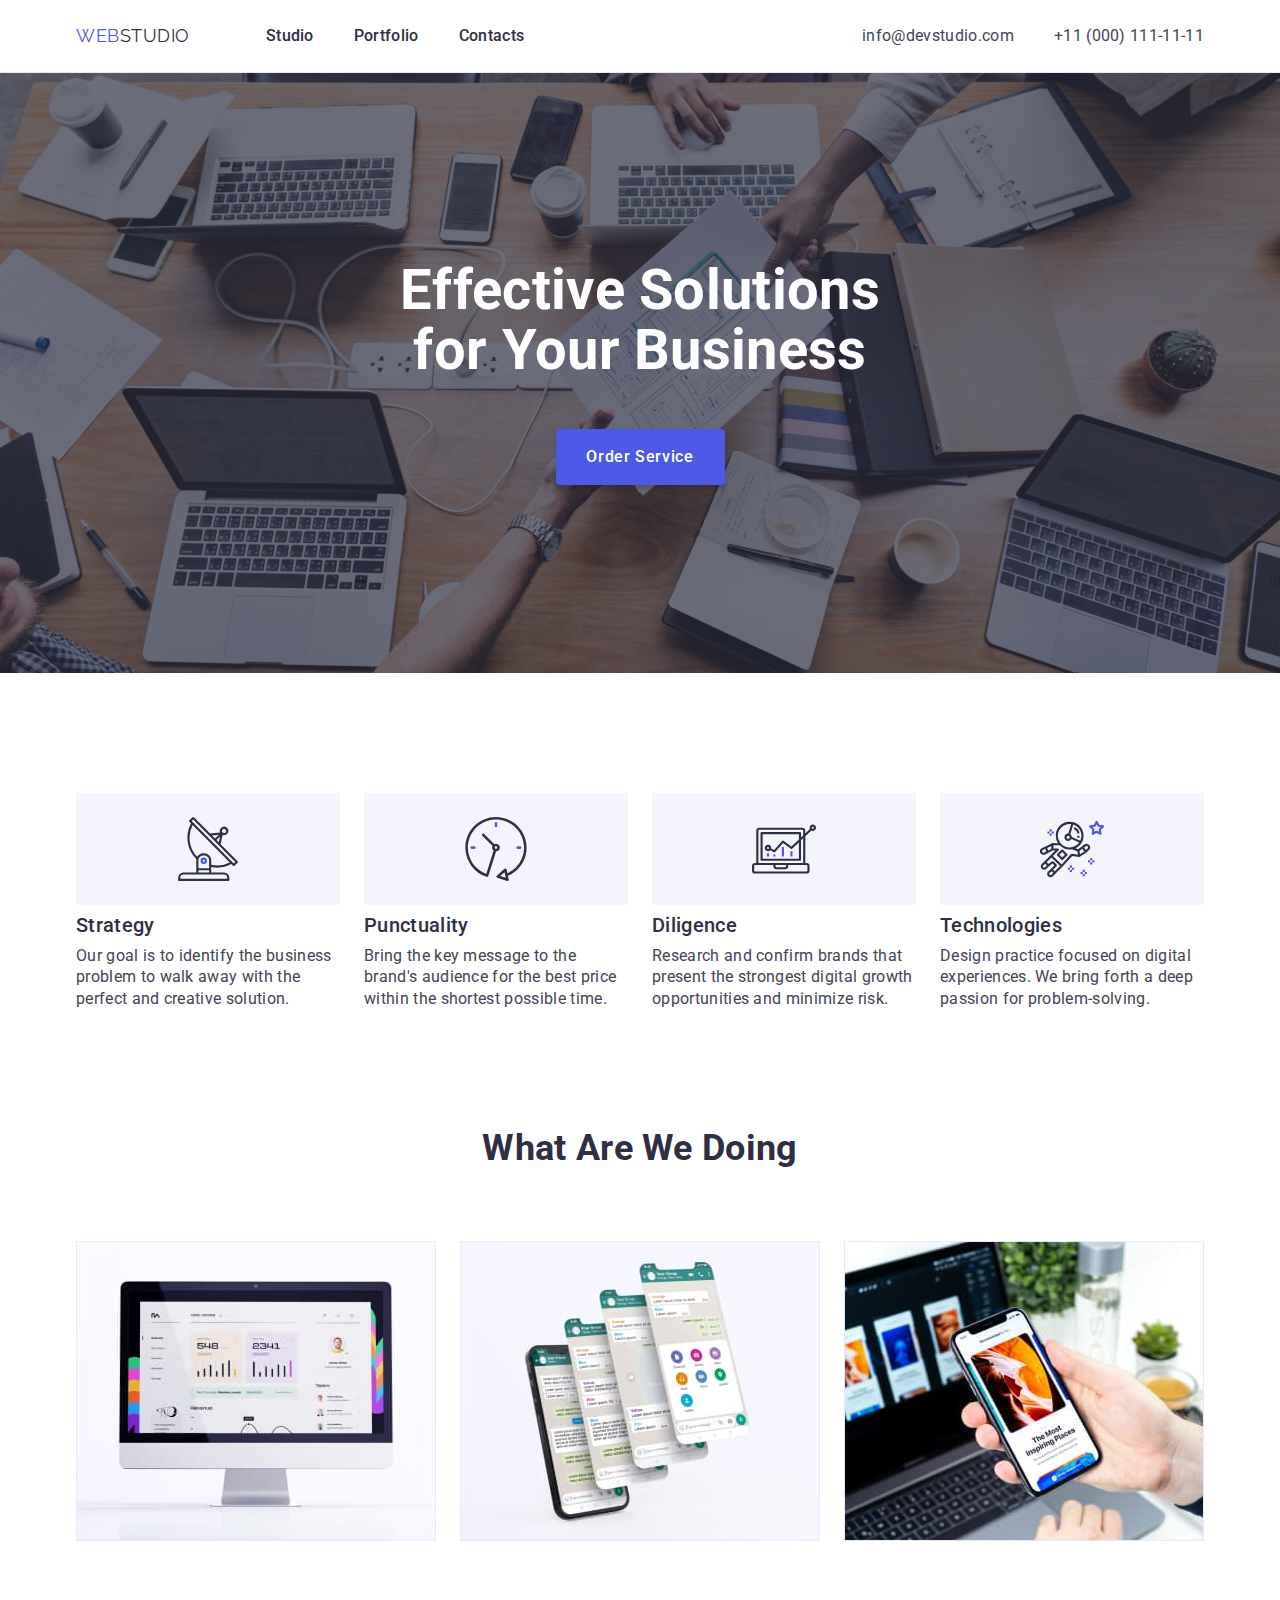
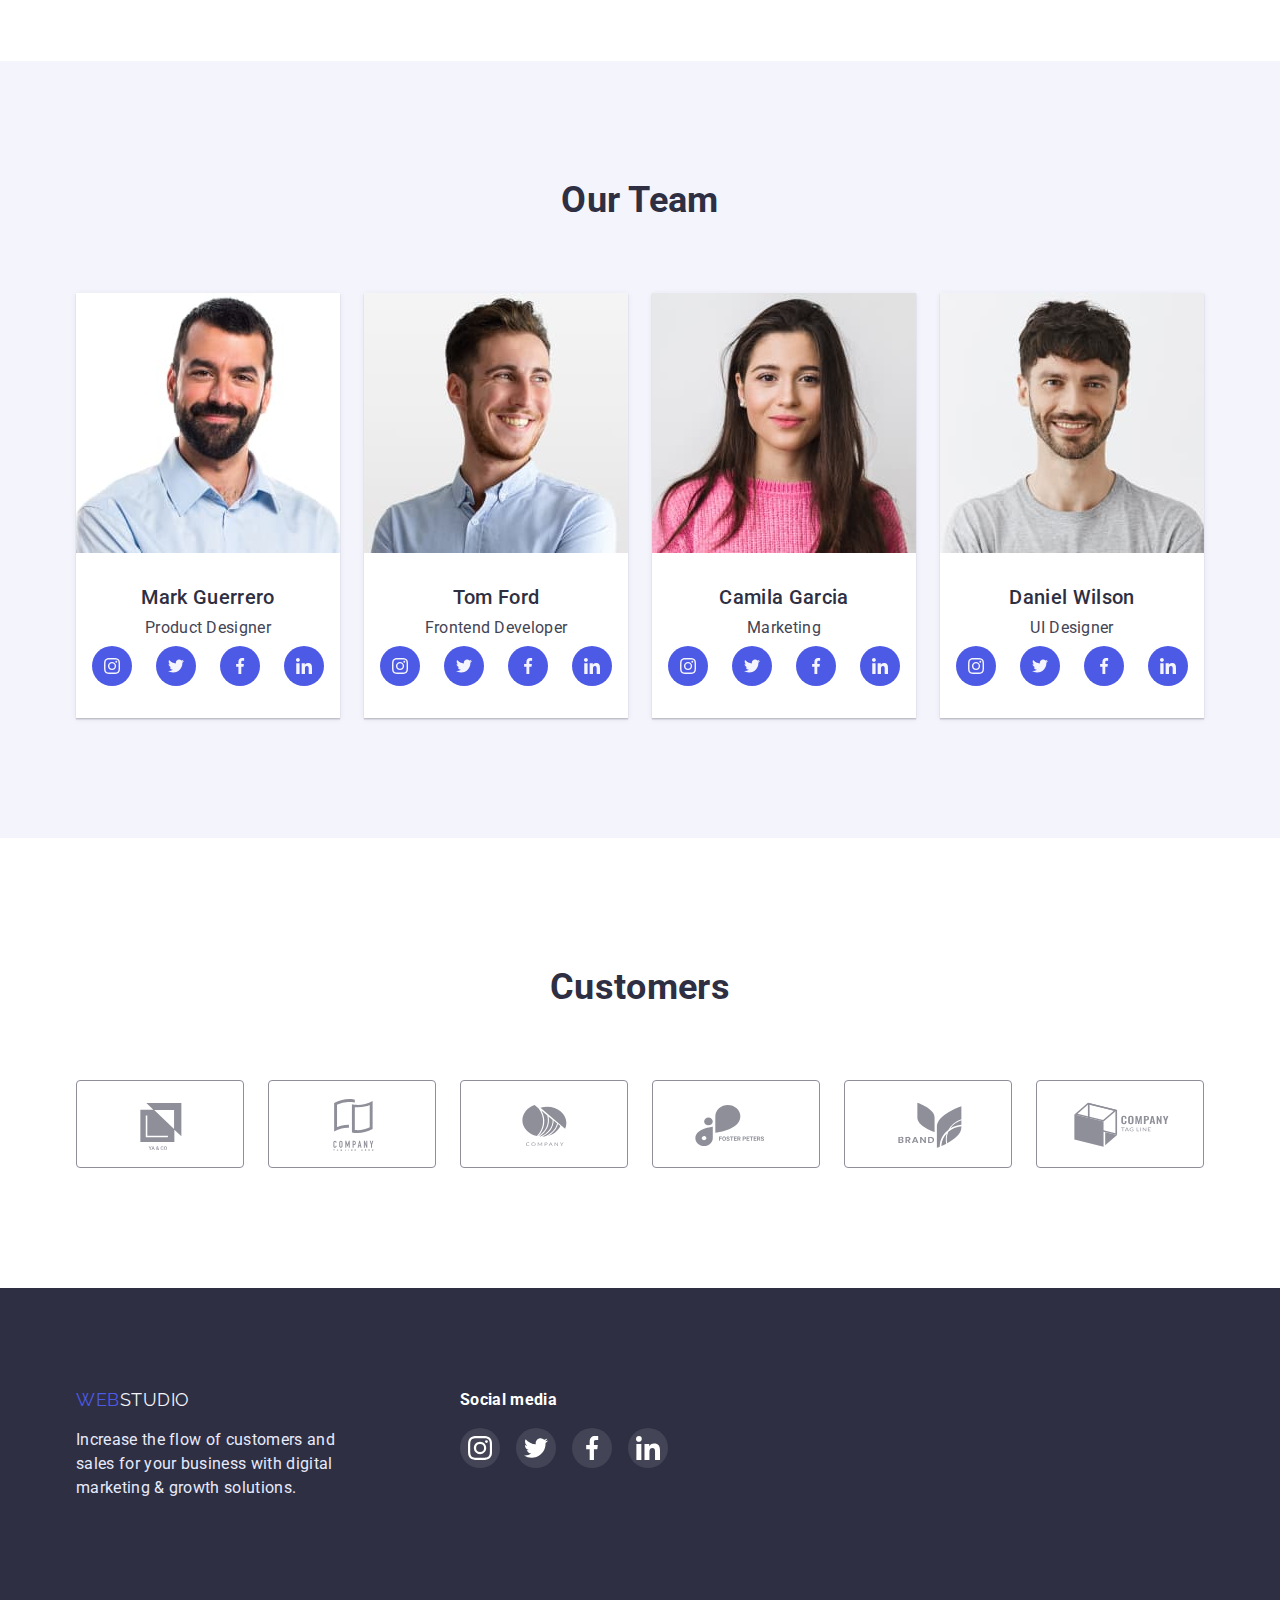
==== index.html @ 36342beb "Initial commit" ====
<!DOCTYPE html>
<html lang="en">
  <head>
    <meta charset="UTF-8" />
    <meta http-equiv="X-UA-Compatible" content="IE=edge" />
    <meta name="viewport" content="width=device-width, initial-scale=1.0" />
    <link
      href="https://fonts.googleapis.com/css2?family=Raleway:wght@800&family=Roboto:wght@400;500;700;900&display=swap"
      rel="stylesheet"
    />
    <link
      rel="stylesheet"
      href="https://cdnjs.cloudflare.com/ajax/libs/modern-normalize/1.1.0/modern-normalize.min.css"
    />
    <link rel="stylesheet" href="./css/styles.css" />
    <title>goit-markup-hw-03</title>
  </head>

  <body>
    <header class="page-header">
      <div class="container header-container">
        <nav class="header-nav">
          <a href="index.html" class="logo"
            ><span class="logo-part">Web</span>Studio</a
          >
          <ul class="site-nav list">
            <li><a href="./index.html" class="link">Studio</a></li>
            <!--weight 800-->
            <li><a href="./portfolio.html" class="link">Portfolio</a></li>
            <li><a href="" class="link">Contacts</a></li>
          </ul>
        </nav>
        <address>
          <ul class="address list">
            <li>
              <a href="mailto:info@devstudio.com" class="link"
                >info@devstudio.com</a
              >
            </li>
            <li>
              <a href="tel:+110001111111" class="link">+11 (000) 111-11-11</a>
            </li>
          </ul>
        </address>
      </div>
    </header>

    <main>
      <!--section Hero-->
      <section class="hero">
        <div class="container">
          <h1 class="hero-title">Effective Solutions for Your Business</h1>
          <button type="button" class="button">Order Service</button>
        </div>
      </section>

      <!--section Information/Strengths-->
      <section class="section section-strengths">
        <div class="container">
          <h2 hidden class="section-title">Information</h2>
          <ul class="strengths list">
            <li class="strength">
              <div class="strength-icons">
                <svg class="strength-icon">
                  <use href="./images/icons.svg#icon-antenna"></use>
                </svg>
              </div>
              <h3 class="title strength-title">Strategy</h3>
              <p>
                Our goal is to identify the business problem to walk away with
                the perfect and creative solution.
              </p>
            </li>
            <li class="strength">
              <div class="strength-icons">
                <svg class="strength-icon">
                  <use href="./images/icons.svg#icon-clock"></use>
                </svg>
              </div>
              <h3 class="title strength-title">Punctuality</h3>
              <p>
                Bring the key message to the brand's audience for the best price
                within the shortest possible time.
              </p>
            </li>
            <li class="strength">
              <div class="strength-icons">
                <svg class="strength-icon">
                  <use href="./images/icons.svg#icon-diagram"></use>
                </svg>
              </div>
              <h3 class="title strength-title">Diligence</h3>
              <p>
                Research and confirm brands that present the strongest digital
                growth opportunities and minimize risk.
              </p>
            </li>
            <li class="strength">
              <div class="strength-icons">
                <svg class="strength-icon">
                  <use href="./images/icons.svg#icon-astronaut"></use>
                </svg>
              </div>
              <h3 class="title strength-title">Technologies</h3>
              <p>
                Design practice focused on digital experiences. We bring forth a
                deep passion for problem-solving.
              </p>
            </li>
          </ul>
        </div>
      </section>
      <!--section What are we doing-->
      <section class="section section-features">
        <div class="container">
          <h2 class="section-title">What are we doing</h2>
          <ul class="list card-list">
            <li class="image-box">
              <img
                src="./images/img_1.jpg"
                alt="Monitor with some information"
                width="360"
              />
            </li>
            <li class="image-box">
              <img
                src="./images/img_2.jpg"
                alt="Mobilephone with 4 different scrins"
                width="360"
              />
            </li>
            <li class="image-box">
              <img
                src="./images/img_3.jpg"
                alt="Mobilephone on hte backgrond of a laptop"
                width="360"
              />
            </li>
          </ul>
        </div>
      </section>
      <!--section Our team-->
      <section class="section team">
        <div class="container">
          <h2 class="section-title">Our Team</h2>
          <ul class="teammembers list">
            <li class="teammembers-description">
              <img
                src="./images/teammember_1.jpg"
                alt="First teammember, man with beard"
                width="264"
              />
              <div class="team-photo">
                <h3 class="team-member">Mark Guerrero</h3>
                <p class="team-position">Product Designer</p>
                <ul class="icons teammember-icons">
                  <li class="list team-soc-item">
                    <a href="" class="soc-item-link"
                      ><svg class="soc-item-icon">
                        <use
                          href="./images/icons.svg#icon-instagram"
                        ></use></svg
                    ></a>
                  </li>
                  <li class="list team-soc-item">
                    <a href="" class="soc-item-link"
                      ><svg class="soc-item-icon">
                        <use href="./images/icons.svg#icon-twitter"></use></svg
                    ></a>
                  </li>
                  <li class="list team-soc-item">
                    <a href="" class="soc-item-link"
                      ><svg class="soc-item-icon">
                        <use href="./images/icons.svg#icon-facebook"></use></svg
                    ></a>
                  </li>
                  <li class="list team-soc-item">
                    <a href="" class="soc-item-link"
                      ><svg class="soc-item-icon">
                        <use href="./images/icons.svg#icon-linkedin"></use></svg
                    ></a>
                  </li>
                </ul>
              </div>
            </li>
            <li class="teammembers-description">
              <img
                src="./images/teammember_2.jpg"
                alt="Second teammember, man with shiny teeth, whose gaze is directed to the side"
                width="264"
              />
              <div class="team-photo">
                <h3 class="team-member">Tom Ford</h3>
                <p class="team-position">Frontend Developer</p>
                <ul class="icons teammember-icons">
                  <li class="list team-soc-item">
                    <a href="" class="soc-item-link"
                      ><svg class="soc-item-icon">
                        <use
                          href="./images/icons.svg#icon-instagram"
                        ></use></svg
                    ></a>
                  </li>
                  <li class="list team-soc-item">
                    <a href="" class="soc-item-link"
                      ><svg class="soc-item-icon">
                        <use href="./images/icons.svg#icon-twitter"></use></svg
                    ></a>
                  </li>
                  <li class="list team-soc-item">
                    <a href="" class="soc-item-link"
                      ><svg class="soc-item-icon">
                        <use href="./images/icons.svg#icon-facebook"></use></svg
                    ></a>
                  </li>
                  <li class="list team-soc-item">
                    <a href="" class="soc-item-link"
                      ><svg class="soc-item-icon">
                        <use href="./images/icons.svg#icon-linkedin"></use></svg
                    ></a>
                  </li>
                </ul>
              </div>
            </li>
            <li class="teammembers-description">
              <img
                src="./images/teammember_3.jpg"
                alt="Third teammember, women with long blac hair"
                width="264"
              />
              <div class="team-photo">
                <h3 class="team-member">Camila Garcia</h3>
                <p class="team-position">Marketing</p>
                <ul class="icons teammember-icons">
                  <li class="list team-soc-item">
                    <a href="" class="soc-item-link"
                      ><svg class="soc-item-icon">
                        <use
                          href="./images/icons.svg#icon-instagram"
                        ></use></svg
                    ></a>
                  </li>
                  <li class="list team-soc-item">
                    <a href="" class="soc-item-link"
                      ><svg class="soc-item-icon">
                        <use href="./images/icons.svg#icon-twitter"></use></svg
                    ></a>
                  </li>
                  <li class="list team-soc-item">
                    <a href="" class="soc-item-link"
                      ><svg class="soc-item-icon">
                        <use href="./images/icons.svg#icon-facebook"></use></svg
                    ></a>
                  </li>
                  <li class="list team-soc-item">
                    <a href="" class="soc-item-link"
                      ><svg class="soc-item-icon">
                        <use href="./images/icons.svg#icon-linkedin"></use></svg
                    ></a>
                  </li>
                </ul>
              </div>
            </li>
            <li class="teammembers-description">
              <img
                src="./images/teammember_4.jpg"
                alt="Fourth teammember, a man with a small beard who looks at us"
                width="264"
              />
              <div class="team-photo">
                <h3 class="team-member">Daniel Wilson</h3>
                <p class="team-position">UI Designer</p>
                <ul class="icons teammember-icons">
                  <li class="list team-soc-item">
                    <a href="" class="soc-item-link"
                      ><svg class="soc-item-icon">
                        <use
                          href="./images/icons.svg#icon-instagram"
                        ></use></svg
                    ></a>
                  </li>
                  <li class="list team-soc-item">
                    <a href="" class="soc-item-link"
                      ><svg class="soc-item-icon">
                        <use href="./images/icons.svg#icon-twitter"></use></svg
                    ></a>
                  </li>
                  <li class="list team-soc-item">
                    <a href="" class="soc-item-link"
                      ><svg class="soc-item-icon">
                        <use href="./images/icons.svg#icon-facebook"></use></svg
                    ></a>
                  </li>
                  <li class="list team-soc-item">
                    <a href="" class="soc-item-link"
                      ><svg class="soc-item-icon">
                        <use href="./images/icons.svg#icon-linkedin"></use></svg
                    ></a>
                  </li>
                </ul>
              </div>
            </li>
          </ul>
        </div>
      </section>
      <!--Section Customers-->
      <section class="section section-customers">
        <div class="container">
          <h2 class="section-title">Customers</h2>
          <ul class="list customers-list">
            <li class="customer-item">
              <a href="" class="customer-link"
                ><svg class="customer-icon">
                  <use href="./images/icons.svg#icon-customer-1"></use></svg
              ></a>
            </li>
            <li class="customer-item">
              <a href="" class="customer-link"
                ><svg class="customer-icon">
                  <use href="./images/icons.svg#icon-customer-2"></use></svg
              ></a>
            </li>
            <li class="customer-item">
              <a href="" class="customer-link"
                ><svg class="customer-icon">
                  <use href="./images/icons.svg#icon-customer-3"></use></svg
              ></a>
            </li>
            <li class="customer-item">
              <a href="" class="customer-link"
                ><svg class="customer-icon">
                  <use href="./images/icons.svg#icon-customer-4"></use></svg
              ></a>
            </li>
            <li class="customer-item">
              <a href="" class="customer-link"
                ><svg class="customer-icon">
                  <use href="./images/icons.svg#icon-customer-5"></use></svg
              ></a>
            </li>
            <li class="customer-item">
              <a href="" class="customer-link"
                ><svg class="customer-icon">
                  <use href="./images/icons.svg#icon-customer-6"></use></svg
              ></a>
            </li>
          </ul>
        </div>
      </section>
    </main>

    <footer class="footer">
      <div class="container footer-container">
        <div class="footer-content">
          <a href="./index.html" class="logo"
            ><span class="logo-part">Web</span>Studio</a
          >
          <p class="footer-text">
            Increase the flow of customers and sales for your business with
            digital marketing &amp; growth solutions.
          </p>
        </div>
        <div class="footer-icons">
          <h3 class="title footer-title-soc">Social media</h3>
          <ul class="icons footer-soc-list">
            <li class="list footer-soc-item">
              <a href="" class="footer-soc-link">
                <svg class="footer-cos-icon">
                  <use href="./images/icons.svg#icon-instagram"></use>
                </svg>
              </a>
            </li>
            <li class="list footer-soc-item">
              <a href="" class="footer-soc-link">
                <svg class="footer-cos-icon">
                  <use href="./images/icons.svg#icon-twitter"></use>
                </svg>
              </a>
            </li>
            <li class="list footer-soc-item">
              <a href="" class="footer-soc-link">
                <svg class="footer-cos-icon">
                  <use href="./images/icons.svg#icon-facebook"></use>
                </svg>
              </a>
            </li>
            <li class="list footer-soc-item">
              <a href="" class="footer-soc-link">
                <svg class="footer-cos-icon">
                  <use href="./images/icons.svg#icon-linkedin"></use>
                </svg>
              </a>
            </li>
          </ul>
        </div>
      </div>
    </footer>
  </body>
</html>
---- css/styles.css ----
html {
  box-sizing: border-box;
}

*,
*::before,
*::after {
  box-sizing: inherit;
}

p,
h1,
h2,
h3,
h4,
h5,
h6 {
  margin: 0;
}

ul {
  padding-left: 0;
  margin: 0;
}

button {
  cursor: pointer;
}

img {
  width: 100%;
  height: auto;
  display: block;
}

:root {
  --primary-text-color: rgba(67, 68, 85, 1);
  --title-text-color: #2e2f42;
  --accent-color: #404bbf;
  --backgroun-color: #ffffff;
  --text-color-1: #4d5ae5;
  --address-color: #434455;
  --footer-text-color: #e7e9fc;
  --additional-color: #f4f4fd;
  --customer-color: #8e8f99;
}
body {
  background-color: var(--backgroun-color);
  color: var(--primary-text-color);
  font-family: Roboto, sans-serif;
  letter-spacing: 0.02em;
  font-size: 16px;
  line-height: 1.33;
}
.list {
  list-style: none; /* take out dots from list */
}
.section-title {
  margin-bottom: 72px;
  margin-left: auto;
  margin-right: auto;
}
/*--------------container-----------------*/
.container {
  width: 1158px;
  margin-left: auto;
  margin-right: auto;
  padding-left: 15px;
  padding-right: 15px;
}

/* ----------------Header----------------- */
.page-header {
  padding: 24px 0px;
  border-bottom: 1px solid var(--footer-text-color);
  box-shadow: 0px 2px 1px rgba(46, 47, 66, 0.08),
    0px 1px 1px rgba(46, 47, 66, 0.16), 0px 1px 6px rgba(46, 47, 66, 0.08);
}

.header-container {
  display: flex;
  align-items: center;
}

.header-nav {
  display: flex;
  margin-right: auto; /*we push the addres to the right*/
}
.site-nav {
  display: flex;
  gap: 40px;
}

.address {
  display: flex;
  gap: 40px;
}

/* -----------------logo------------------ */
.logo {
  margin-right: 76px;

  text-decoration: none;
  color: var(--title-text-color);
  font-family: Raleway, sans-serif;
  letter-spacing: 0.03em;

  /* font-weight: 800; */
  font-size: 18px;
  line-height: 1.33;
  text-transform: uppercase;
}
.logo-part {
  color: var(--text-color-1);
}

/* --------------Site nav---------------- */
.site-nav .link {
  text-decoration: none;
  color: var(--title-text-color);
  font-weight: 500;
  font-size: 16px;
  line-height: 1.5;
}
.site-nav .link:active,
.site-nav .link:focus,
.site-nav .link:hover {
  color: var(--accent-color);
}
.address .link {
  text-decoration: none;
  color: var(--address-color);
  font-style: normal;
  font-size: 16px;
  line-height: 1.5;
}
.address .link:active,
.address .link:focus,
.address .link:hover {
  color: var(--accent-color);
}

/* ------------------Section 1------------- */
.hero {
  max-width: 1440px;
  background-color: var(--title-text-color);
  background-image: linear-gradient(
      rgba(46, 47, 66, 0.7),
      rgba(46, 47, 66, 0.7)
    ),
    url(../images/hero-bg.jpg);
  background-repeat: no-repeat;
  background-position: center;
  background-size: cover;
  height: 600px;
  padding-top: 188px;
  padding-bottom: 188px;
  margin-left: auto;
  margin-right: auto;
}
.hero-title {
  color: var(--backgroun-color);
  font-weight: 700;
  font-size: 56px;
  line-height: 1.07;
  text-align: center;

  margin: 0 auto;
  max-width: 496px;
  margin-left: auto;
  margin-right: auto;
  margin-bottom: 48px;
}

.hero .button {
  display: block;
  width: 169px;
  height: 56px;
  margin-left: auto;
  margin-right: auto;
  box-shadow: 0px 4px 4px rgba(0, 0, 0, 0.15);
  border-radius: 4px;
  border: none;

  font-family: inherit; /* need it for inheritance from body part */
  color: var(--backgroun-color);
  background-color: var(--text-color-1);
  letter-spacing: 0.04em;
  font-weight: 500;
  font-size: 16px;
  line-height: 1.5;
  cursor: pointer;
}
.hero .button:hover,
.hero .button:focus,
.hero .button:active {
  background-color: var(--accent-color);
}

/* --------------Section 2,3,4------------- */
.section-title {
  color: var(--title-text-color);
  font-weight: 700;
  font-size: 36px;
  line-height: 1.11;
  text-align: center;
  text-transform: capitalize;
}

/* -----------Section 2 Strengths---------- */
.section-strengths {
  padding-top: 120px;
}

.strengths .title {
  color: var(--title-text-color);
  font-weight: 500;
  font-size: 20px;
  line-height: 1.2;
}

.strengths {
  display: flex;
  gap: 24px;
}

.strength {
  width: calc((100% - 72px) / 4);
}

.strength-title {
  margin-bottom: 8px;
}
.strength-icons {
  height: 112px;
  background-color: var(--additional-color);
  margin-bottom: 8px;
  display: flex;
  align-items: center;
  justify-content: center;
}
.strength-icon {
  width: 64px;
  height: 64px;
}

/* ---------------Section What we are doing---------------- */
.section-features {
  padding-top: 120px;
  padding-bottom: 120px;
}

.card-list {
  display: flex;
  gap: 24px;
}
.card-list > .image-box {
  width: calc((100% - 48) / 3);
}

/* ---------------Section Our Team---------------- */
.team {
  background-color: var(--additional-color);
  padding-top: 120px;
  padding-bottom: 120px;
}
.teammembers {
  display: flex;
  gap: 24px;
}
.teammembers .team-member {
  color: var(--title-text-color);
  font-weight: 500;
  font-size: 20px;
  line-height: 1.2;
  text-align: center;
}
.teammembers-description {
  background-color: #ffffff;
  width: calc((100% - 72) / 4);
  box-shadow: 0px 1px 6px rgba(46, 47, 66, 0.08),
    0px 1px 1px rgba(46, 47, 66, 0.16), 0px 2px 1px rgba(46, 47, 66, 0.08);
}
.team-photo {
  padding-top: 32px;
  padding-bottom: 32px;
}
.team-member {
  margin-bottom: 8px;
}
.team .team-position {
  text-align: center;
}
.teammember-icons {
  display: flex;
  justify-content: center;
  gap: 24px;
  margin-top: 8px;
}
.soc-item-link {
  display: flex;
  align-items: center;
  justify-content: center;
  width: 40px;
  height: 40px;
  border-radius: 50%;
  background-color: var(--text-color-1);
}
.soc-item-link:hover,
.soc-item-link:focus {
  background-color: var(--accent-color);
}
.soc-item-icon {
  width: 16px;
  height: 16px;
  fill: var(--additional-color);
}

/* ---------------Section Customers---------------- */
.section-customers {
  padding-top: 130px;
  padding-bottom: 120px;
}

.customers-list {
  display: flex;
  gap: 24px;
}
.customer-item {
  width: calc((100% - 24px * 5) / 6);
}
.customer-link {
  height: 88px;
  border-radius: 4px;
  border: 1px solid var(--customer-color);
  display: flex;
  align-items: center;
  justify-content: center;
  color: var(--customer-color);
}
.customer-link:hover,
.customer-link:focus {
  border: 1px solid var(--accent-color);
}
.customer-link:hover .customer-icon,
.customer-link:focus .customer-icon {
  fill: var(--accent-color);
}
.customer-icon {
  width: 104px;
  height: 56px;
  fill: currentColor;
}
/* ---------------Footer----------------- */
.footer {
  background-color: var(--title-text-color);
  padding-top: 100px;
  padding-bottom: 100px;
}
.footer-container {
  display: flex;
}
.footer-content {
  width: 264px;
}
.footer-icons {
  margin-left: 120px;
}
.footer-text {
  color: var(--footer-text-color);
  font-size: 16px;
  line-height: 1.5;
  letter-spacing: 0.02em;
}
.footer .logo {
  display: block;
  margin-bottom: 16px;
  color: var(--additional-color);
}
.footer-title-soc {
  font-size: 16px;
  line-height: 1.5;
  color: var(--backgroun-color);
  margin-bottom: 16px;
}
.footer-soc-list {
  display: flex;
  gap: 16px;
}
.footer-soc-link {
  display: block;
  display: flex;
  justify-content: center;
  align-items: center;
  width: 40px;
  height: 40px;
  border-radius: 50%;
  background-color: rgba(255, 255, 255, 0.1);
}
.footer-soc-link:hover,
.footer-soc-link:focus {
  background-color: #31d0aa;
}
.footer-soc-link .footer-cos-icon {
  width: 24px;
  height: 24px;
  fill: var(--backgroun-color);
}

/*Portfolio*/
/* ----------------Buttons----------------- */

.portfolio-section {
  padding-top: 96px;
  padding-bottom: 120px;
}

.buttons {
  display: flex;
  justify-content: center;
  margin-bottom: 72px;
  gap: 24px;
}

.button-portfolio {
  padding: 12px 24px;
  border: 1px solid var(--footer-text-color);
  border-radius: 4px;

  font-family: inherit; /*need it for inheritance from body part*/
  color: var(--text-color-1);
  background-color: var(--additional-color);
  font-weight: 500;
  font-size: 16px;
  line-height: 1.5;
  letter-spacing: 0.04em;

  text-align: center;
  cursor: pointer;
}

.button-portfolio:hover,
.button-portfolio:focus,
.button-portfolio:active {
  color: var(--backgroun-color);
  background-color: var(--accent-color);
  border-color: var(--accent-color);
  box-shadow: 0px 3px 1px rgba(0, 0, 0, 0.1), 0px 2px 1px rgba(0, 0, 0, 0.08),
    0px 2px 2px rgba(0, 0, 0, 0.12);
}

.portfolio-list {
  display: flex;
  flex-wrap: wrap;
  row-gap: 48px;
  column-gap: 24px;
}
.portfolio-item {
  width: calc((100% - 48px) / 3);
}

.portfolio h2 {
  color: var(--title-text-color);
  font-weight: 500;
  font-size: 20px;
  line-height: 1.2;
}

.portfolio-item .title {
  margin-bottom: 8px;
}

/* -----------Portfolio list------------- */

.list .portfolio-link {
  display: block;
  text-decoration: none; /* take out all underlines */
  font-family: inherit; /* need it for inheritance from body part */
  color: var(--title-text-color);
  font-size: 20px;
  line-height: 1.2;
}
.portfolio-link .title {
  font-weight: 500;
}
.list .list-text {
  font-family: inherit;
  color: var(--address-color);
  font-size: 16px;
  line-height: 1.5;
}
.portfolio-item:hover {
  box-shadow: 0px 1px 6px rgba(46, 47, 66, 0.08),
    0px 1px 1px rgba(46, 47, 66, 0.16), 0px 2px 1px rgba(46, 47, 66, 0.08);
}
.services {
  padding-left: 16px;
  padding-right: 16px;
  padding-top: 24px;
  padding-bottom: 24px;
  border-right: 1px solid var(--footer-text-color);
  border-left: 1px solid var(--footer-text-color);
  border-bottom: 1px solid var(--footer-text-color);
}
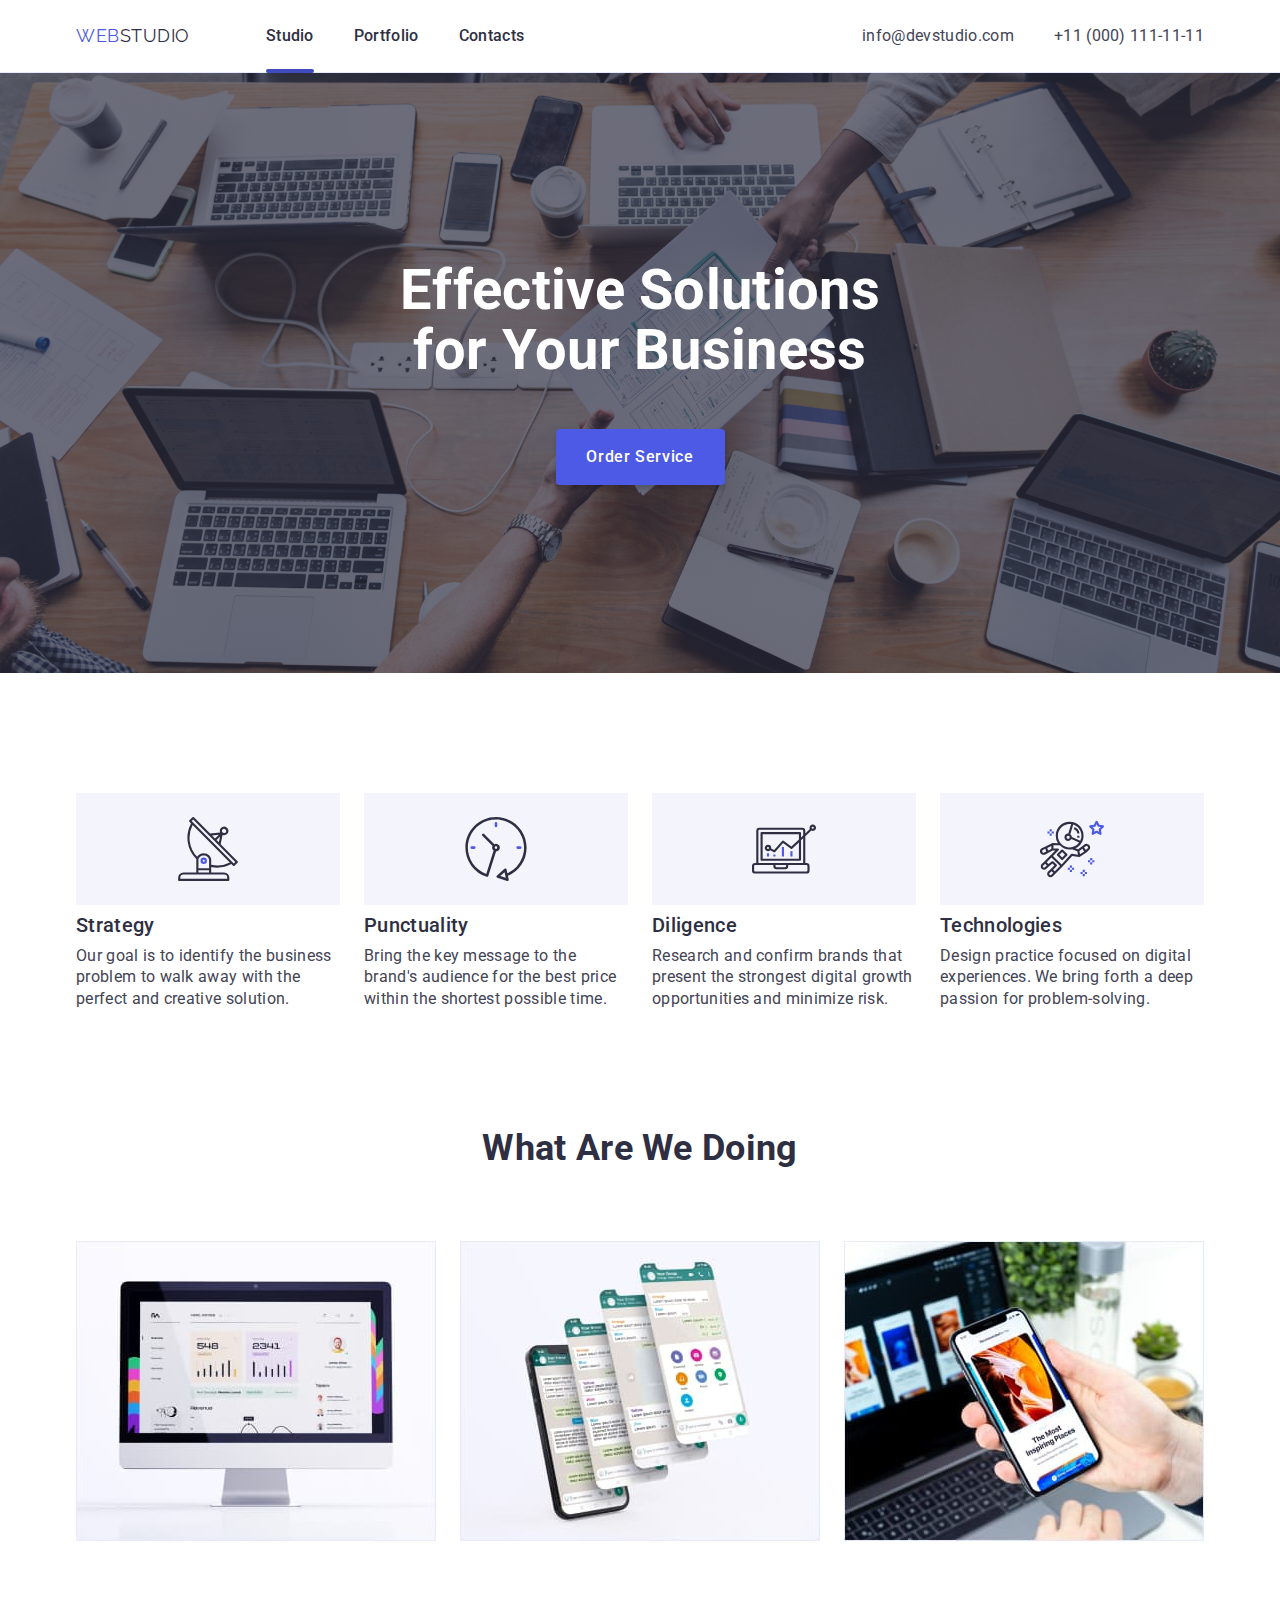
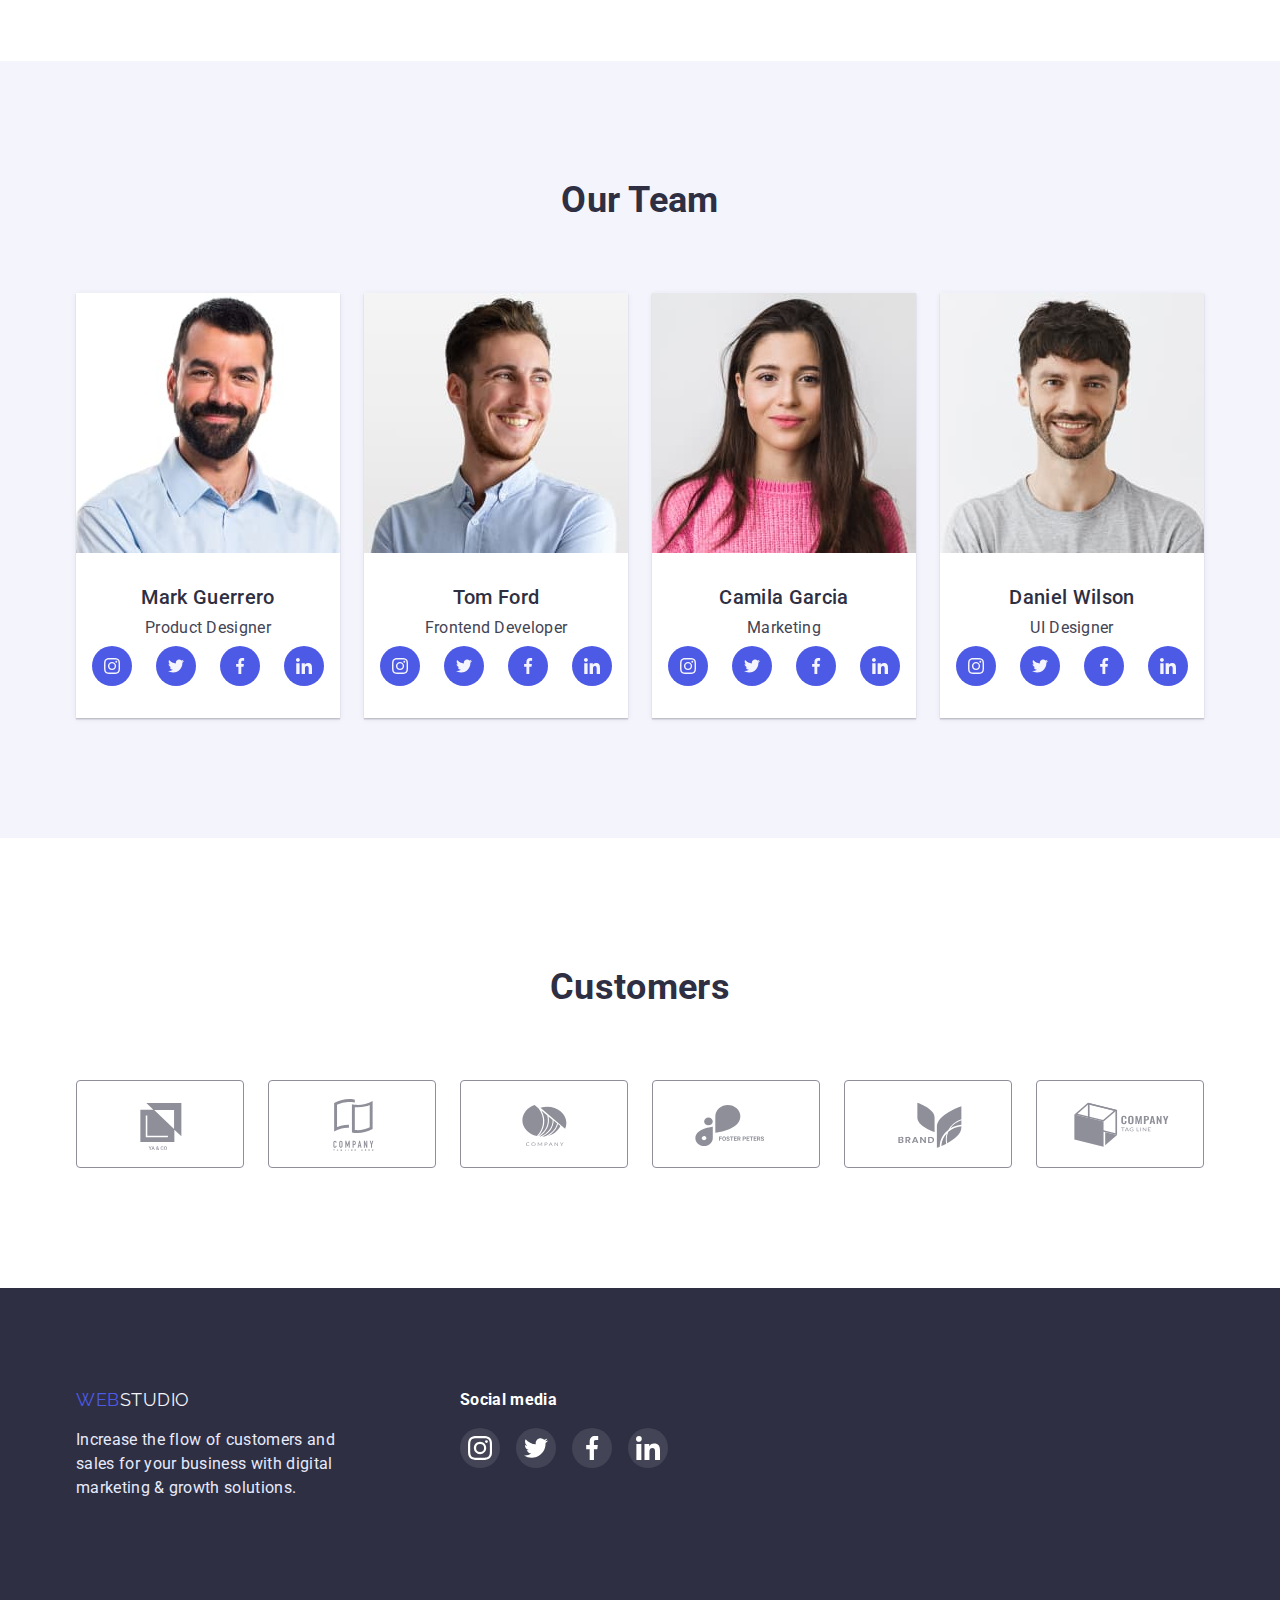
==== commit 7e0795e7: "Add overlay + animations" ====
--- a/index.html
+++ b/index.html
@@ -24,10 +24,14 @@
             ><span class="logo-part">Web</span>Studio</a
           >
           <ul class="site-nav list">
-            <li><a href="./index.html" class="link">Studio</a></li>
+            <li>
+              <a href="./index.html" class="link nav-link current">Studio</a>
+            </li>
             <!--weight 800-->
-            <li><a href="./portfolio.html" class="link">Portfolio</a></li>
-            <li><a href="" class="link">Contacts</a></li>
+            <li>
+              <a href="./portfolio.html" class="link nav-link">Portfolio</a>
+            </li>
+            <li><a href="" class="link nav-link">Contacts</a></li>
           </ul>
         </nav>
         <address>
@@ -50,7 +54,9 @@
       <section class="hero">
         <div class="container">
           <h1 class="hero-title">Effective Solutions for Your Business</h1>
-          <button type="button" class="button">Order Service</button>
+          <button type="button" class="button" data-modal-open>
+            Order Service
+          </button>
         </div>
       </section>
 
@@ -395,5 +401,16 @@
         </div>
       </div>
     </footer>
+
+    <div class="backdrop is-hidden" data-modal>
+      <div class="modal">
+        <button class="modal-button" type="button" data-modal-close>
+          <svg class="button-close">
+            <use href="./images/icons.svg#icon-button-close"></use>
+          </svg>
+        </button>
+      </div>
+    </div>
+    <script src="./js/modal.js"></script>
   </body>
 </html>
--- a/css/styles.css
+++ b/css/styles.css
@@ -43,6 +43,7 @@
   --footer-text-color: #e7e9fc;
   --additional-color: #f4f4fd;
   --customer-color: #8e8f99;
+  --modal-collor: #fcfcfc;
 }
 body {
   background-color: var(--backgroun-color);
@@ -90,7 +91,21 @@
   display: flex;
   gap: 40px;
 }
-
+.nav-link {
+  position: relative;
+}
+.current.nav-link::after {
+  position: absolute;
+  bottom: -28px;
+  left: 0;
+
+  content: '';
+  width: 100%;
+  height: 4px;
+  background-color: var(--accent-color);
+  border-radius: 2px;
+  opacity: 1;
+}
 .address {
   display: flex;
   gap: 40px;
@@ -121,6 +136,10 @@
   font-weight: 500;
   font-size: 16px;
   line-height: 1.5;
+
+  transition-property: color;
+  transition-duration: 250ms;
+  transition-timing-function: cubic-bezier(0.4, 0, 0.2, 1);
 }
 .site-nav .link:active,
 .site-nav .link:focus,
@@ -133,6 +152,10 @@
   font-style: normal;
   font-size: 16px;
   line-height: 1.5;
+
+  transition-property: color;
+  transition-duration: 250ms;
+  transition-timing-function: cubic-bezier(0.4, 0, 0.2, 1);
 }
 .address .link:active,
 .address .link:focus,
@@ -190,6 +213,10 @@
   font-size: 16px;
   line-height: 1.5;
   cursor: pointer;
+
+  transition-property: background-color;
+  transition-duration: 250ms;
+  transition-timing-function: cubic-bezier(0.4, 0, 0.2, 1);
 }
 .hero .button:hover,
 .hero .button:focus,
@@ -305,6 +332,10 @@
   height: 40px;
   border-radius: 50%;
   background-color: var(--text-color-1);
+
+  transition-property: background-color;
+  transition-duration: 250ms;
+  transition-timing-function: cubic-bezier(0.4, 0, 0.2, 1);
 }
 .soc-item-link:hover,
 .soc-item-link:focus {
@@ -337,6 +368,10 @@
   align-items: center;
   justify-content: center;
   color: var(--customer-color);
+
+  transition-property: border;
+  transition-duration: 250ms;
+  transition-timing-function: cubic-bezier(0.4, 0, 0.2, 1);
 }
 .customer-link:hover,
 .customer-link:focus {
@@ -350,6 +385,10 @@
   width: 104px;
   height: 56px;
   fill: currentColor;
+
+  transition-property: fill;
+  transition-duration: 250ms;
+  transition-timing-function: cubic-bezier(0.4, 0, 0.2, 1);
 }
 /* ---------------Footer----------------- */
 .footer {
@@ -396,6 +435,10 @@
   height: 40px;
   border-radius: 50%;
   background-color: rgba(255, 255, 255, 0.1);
+
+  transition-property: background-color;
+  transition-duration: 250ms;
+  transition-timing-function: cubic-bezier(0.4, 0, 0.2, 1);
 }
 .footer-soc-link:hover,
 .footer-soc-link:focus {
@@ -437,6 +480,10 @@
 
   text-align: center;
   cursor: pointer;
+
+  transition-property: color, background-color, border-color, box-shadow;
+  transition-duration: 250ms;
+  transition-timing-function: cubic-bezier(0.4, 0, 0.2, 1);
 }
 
 .button-portfolio:hover,
@@ -448,7 +495,7 @@
   box-shadow: 0px 3px 1px rgba(0, 0, 0, 0.1), 0px 2px 1px rgba(0, 0, 0, 0.08),
     0px 2px 2px rgba(0, 0, 0, 0.12);
 }
-
+/* ----------------Portfolio lists----------------- */
 .portfolio-list {
   display: flex;
   flex-wrap: wrap;
@@ -470,18 +517,49 @@
   margin-bottom: 8px;
 }
 
-/* -----------Portfolio list------------- */
+/* -----------Portfolio link------------- */
 
 .list .portfolio-link {
   display: block;
+
   text-decoration: none; /* take out all underlines */
   font-family: inherit; /* need it for inheritance from body part */
   color: var(--title-text-color);
   font-size: 20px;
   line-height: 1.2;
 }
+.portfolio-link-photo {
+  position: relative;
+  overflow: hidden;
+}
+.overlay {
+  position: absolute;
+
+  width: 100%;
+  height: 100%;
+  background-color: var(--text-color-1);
+  padding-top: 40px;
+  padding-left: 32px;
+  padding-right: 32px;
+
+  transform: translateY(0);
+  transition-property: transform;
+  transition-duration: 250ms;
+  transition-timing-function: cubic-bezier(0.4, 0, 0.2, 1);
+}
+.portfolio-link:hover .overlay,
+.portfolio-link:focus .overlay {
+  transform: translateY(-100%);
+}
 .portfolio-link .title {
   font-weight: 500;
+}
+.portfolio-overlay-text {
+  font-weight: 400;
+  font-size: 16px;
+  line-height: 1.5;
+  letter-spacing: 0.02em;
+  color: var(--additional-color);
 }
 .list .list-text {
   font-family: inherit;
@@ -489,7 +567,13 @@
   font-size: 16px;
   line-height: 1.5;
 }
-.portfolio-item:hover {
+.portfolio-link {
+  transition-property: box-shadow;
+  transition-duration: 250ms;
+  transition-timing-function: cubic-bezier(0.4, 0, 0.2, 1);
+}
+.portfolio-link:hover,
+.portfolio-link:focus {
   box-shadow: 0px 1px 6px rgba(46, 47, 66, 0.08),
     0px 1px 1px rgba(46, 47, 66, 0.16), 0px 2px 1px rgba(46, 47, 66, 0.08);
 }
@@ -502,3 +586,55 @@
   border-left: 1px solid var(--footer-text-color);
   border-bottom: 1px solid var(--footer-text-color);
 }
+/* ---------------Backdrop---------------- */
+.backdrop {
+  position: fixed;
+  background-color: rgba(46, 47, 66, 0.4);
+  top: 0;
+  left: 0;
+  width: 100%;
+  height: 100%;
+
+  transition-property: scale;
+  transition-duration: 1000ms;
+  transition-timing-function: cubic-bezier(0.4, 0, 0.2, 1);
+}
+.backdrop.is-hidden {
+  scale: 0;
+  /* событие указателя при таком елемента не действует на классе */
+  pointer-events: none;
+}
+.modal {
+  position: absolute;
+  top: 50%;
+  left: 50%;
+  transform: translate(-50%, -50%);
+
+  width: 408px;
+  height: 576px;
+
+  background-color: var(--modal-collor);
+  border-radius: 4px;
+  box-shadow: 0px 1px 1px rgba(0, 0, 0, 0.14), 0px 1px 3px rgba(0, 0, 0, 0.12),
+    0px 2px 1px rgba(0, 0, 0, 0.2);
+}
+.modal-button {
+  position: absolute;
+  right: 24px;
+  top: 24px;
+  display: flex;
+
+  align-items: center;
+  justify-content: center;
+  width: 24px;
+  height: 24px;
+
+  border-radius: 50%;
+  background: var(--footer-text-color);
+  border: 1px solid rgba(0, 0, 0, 0.1);
+}
+.button-close {
+  width: 8px;
+  height: auto;
+  fill: var(--title-text-color);
+}
